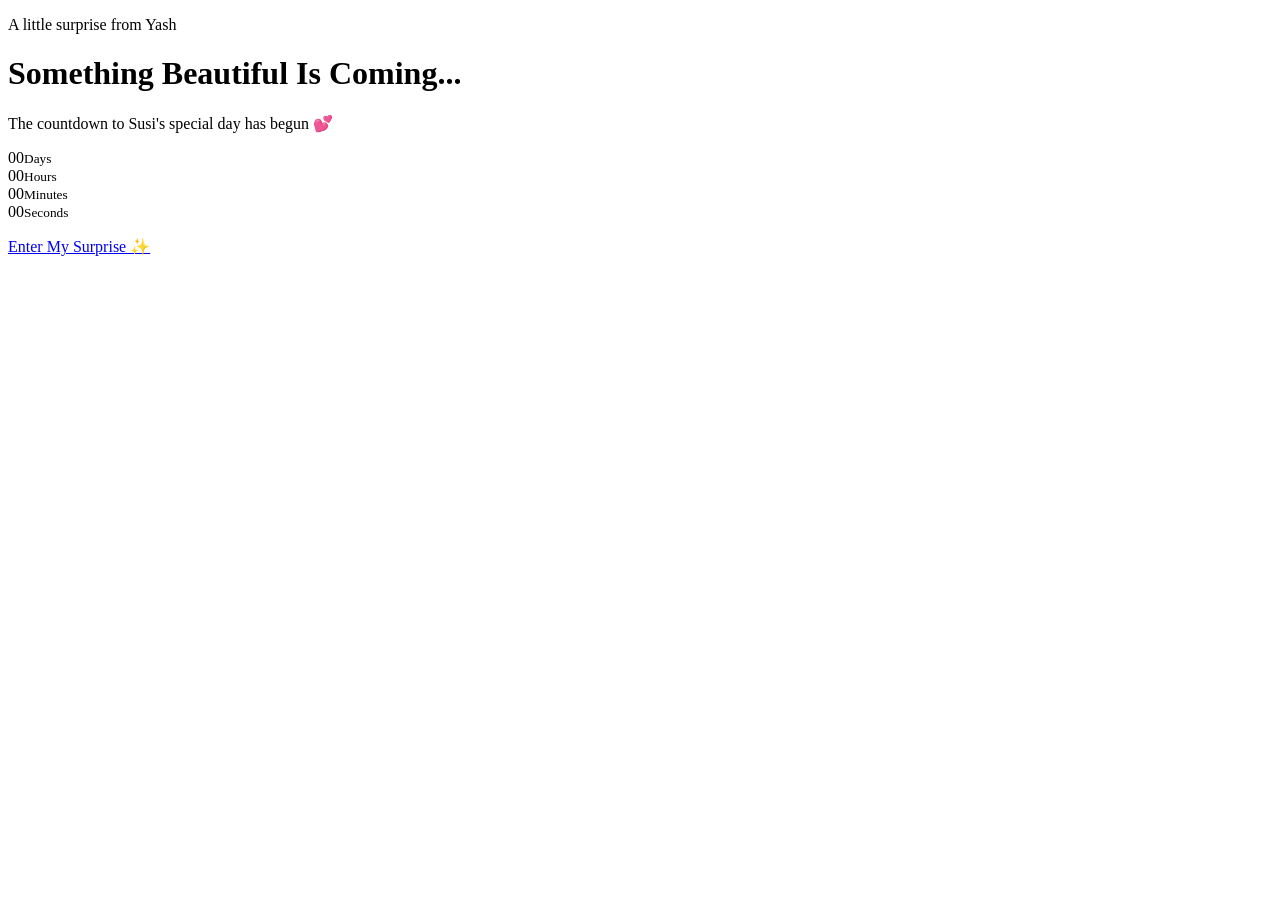
==== index.html @ 6a74083f "Add files via upload" ====
<!DOCTYPE html>
<html lang="en">
<head>
  <meta charset="UTF-8">
  <meta name="viewport" content="width=device-width, initial-scale=1.0">
  <title>For Susi ❤️ | Birthday Countdown</title>
  <link rel="stylesheet" href="css/style.css">
</head>
<body class="countdown-page">
  <div class="stars"></div>
  <main class="hero">
    <p class="eyebrow">A little surprise from Yash</p>
    <h1>Something Beautiful Is Coming...</h1>
    <p class="subtitle">The countdown to Susi's special day has begun 💕</p>
    <div id="countdown" class="countdown">
      <div><span id="days">00</span><small>Days</small></div>
      <div><span id="hours">00</span><small>Hours</small></div>
      <div><span id="minutes">00</span><small>Minutes</small></div>
      <div><span id="seconds">00</span><small>Seconds</small></div>
    </div>
    <p id="countdownMessage" class="countdown-message"></p>
    <a id="enterBtn" class="btn disabled" href="home.html">Enter My Surprise ✨</a>
  </main>
  <script src="js/script.js"></script>
</body>
</html>
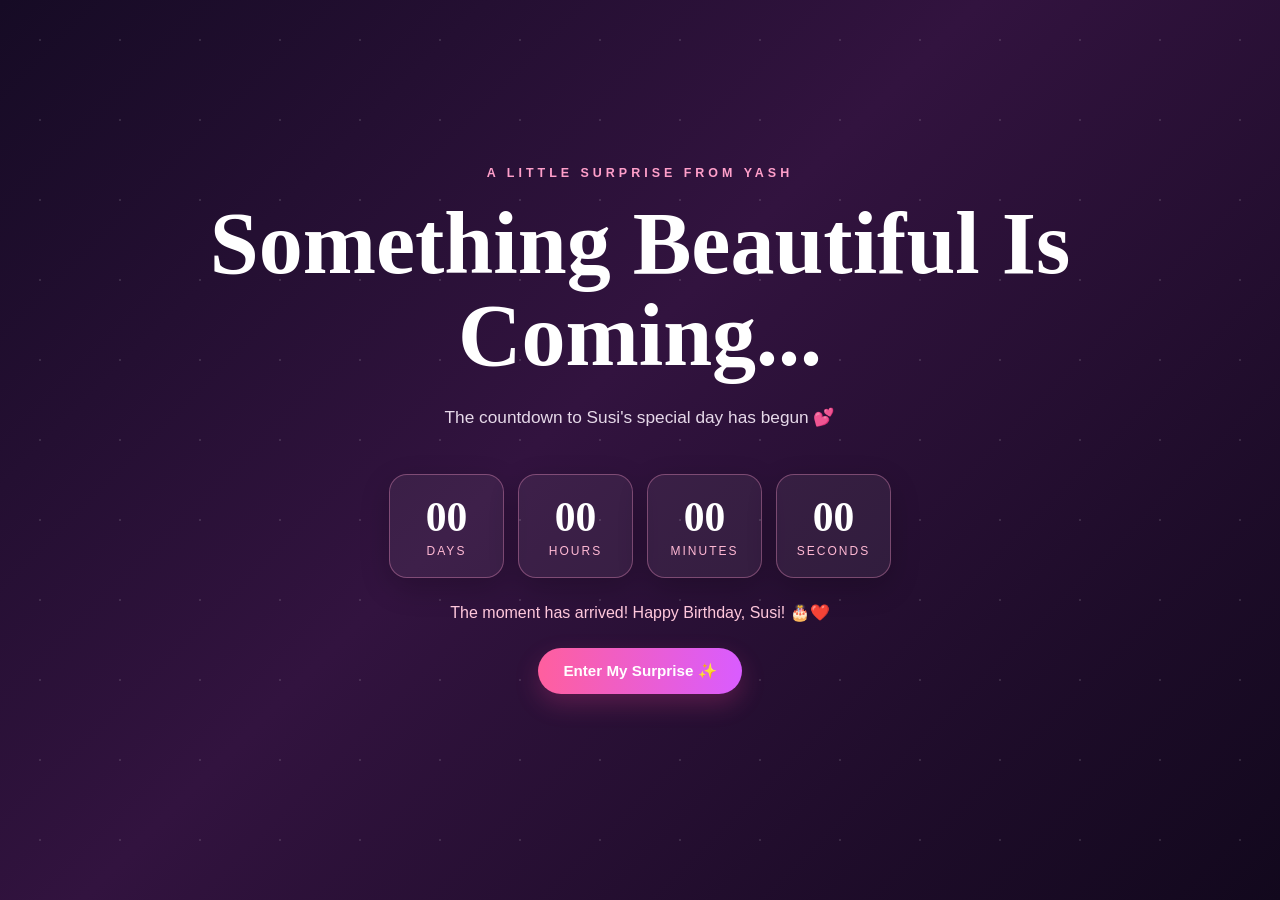
==== commit 84a12072: "Update index.html" ====
--- a/index.html
+++ b/index.html
@@ -4,7 +4,7 @@
   <meta charset="UTF-8">
   <meta name="viewport" content="width=device-width, initial-scale=1.0">
   <title>For Susi ❤️ | Birthday Countdown</title>
-  <link rel="stylesheet" href="css/style.css">
+  <link rel="stylesheet" href="style.css">
 </head>
 <body class="countdown-page">
   <div class="stars"></div>
@@ -21,6 +21,6 @@
     <p id="countdownMessage" class="countdown-message"></p>
     <a id="enterBtn" class="btn disabled" href="home.html">Enter My Surprise ✨</a>
   </main>
-  <script src="js/script.js"></script>
+  <script src="script.js"></script>
 </body>
 </html>
--- a/style.css
+++ b/style.css
@@ -0,0 +1 @@
+*{box-sizing:border-box;margin:0;padding:0}html{scroll-behavior:smooth}body{font-family:Georgia,'Times New Roman',serif;min-height:100vh;color:#fff;background:linear-gradient(135deg,#160b25,#32133f 45%,#12081d);overflow-x:hidden}.nav{height:72px;padding:0 7%;display:flex;align-items:center;justify-content:space-between;background:rgba(10,5,18,.55);backdrop-filter:blur(12px);position:relative;z-index:5}.nav>a{font-size:1.35rem;color:#fff;text-decoration:none;font-weight:bold}.nav nav{display:flex;gap:24px}.nav nav a{color:#e8dbea;text-decoration:none;font-family:Arial,sans-serif;font-size:.95rem}.nav nav a:hover,.nav nav .active{color:#ff9fca}.page{width:min(1100px,90%);margin:0 auto;padding:90px 0}.hero,.hero-page{min-height:calc(100vh - 40px);display:flex;flex-direction:column;justify-content:center;align-items:center;text-align:center;padding:40px 20px;position:relative;z-index:2}.eyebrow{text-transform:uppercase;letter-spacing:4px;color:#ff9fca;font:700 .78rem Arial,sans-serif;margin-bottom:18px}.hero h1,.page h1{font-size:clamp(2.5rem,7vw,5.5rem);line-height:1.05;margin-bottom:20px}.big-title{font-size:clamp(3.5rem,9vw,7rem)!important}.big-title span{color:#ff8fbd}.subtitle,.lead{max-width:700px;color:#e6d9e9;font:1.08rem/1.7 Arial,sans-serif}.countdown{display:flex;gap:14px;margin:42px 0 25px;flex-wrap:wrap;justify-content:center}.countdown div{width:115px;padding:18px 10px;border:1px solid rgba(255,159,202,.35);background:rgba(255,255,255,.06);border-radius:18px;box-shadow:0 10px 30px rgba(0,0,0,.2)}.countdown span{display:block;font-size:2.6rem;font-weight:bold;color:#fff}.countdown small{font:12px Arial,sans-serif;text-transform:uppercase;letter-spacing:2px;color:#ffb9d4}.countdown-message{min-height:25px;color:#ffc8dc;font-family:Arial,sans-serif}.btn{display:inline-block;margin-top:20px;padding:14px 25px;border-radius:999px;text-decoration:none;background:linear-gradient(90deg,#ff5f9e,#d95cff);color:#fff;font:bold .95rem Arial,sans-serif;border:0;cursor:pointer;box-shadow:0 10px 25px rgba(255,70,150,.22);transition:.25s}.btn:hover{transform:translateY(-3px);filter:brightness(1.08)}.btn.disabled{opacity:.35;pointer-events:none}.btn.ghost{background:transparent;border:1px solid rgba(255,255,255,.25);margin-left:10px}.button-row{margin-top:15px}.gallery{display:grid;grid-template-columns:repeat(2,1fr);gap:25px;margin:45px 0}.memory-card{background:rgba(255,255,255,.07);border:1px solid rgba(255,255,255,.12);border-radius:24px;padding:16px;box-shadow:0 15px 40px rgba(0,0,0,.18)}.photo-placeholder{height:260px;border-radius:18px;background:linear-gradient(135deg,#4b1d55,#a73b73);display:grid;place-items:center;font-size:4rem}.memory-card h3{font-size:1.5rem;margin:18px 5px 7px}.memory-card p{font:14px/1.6 Arial,sans-serif;color:#d9c9dc;margin:0 5px 10px}.center{text-align:center}.letter-page{max-width:850px}.letter{margin:45px auto;background:#fff9fc;color:#42223d;border-radius:8px;padding:50px;max-width:760px;box-shadow:0 20px 70px rgba(0,0,0,.3);font-size:1.08rem;line-height:1.9}.letter p{margin-bottom:20px}.signature{font-weight:bold;color:#9d3269;margin-top:30px}.surprise-content{text-align:center;min-height:calc(100vh - 120px)}.gift{background:none;border:0;font-size:9rem;cursor:pointer;filter:drop-shadow(0 15px 20px rgba(0,0,0,.3));transition:.3s;animation:bounce 1.8s infinite}.gift:hover{transform:scale(1.12)}.surprise-message{max-width:650px;margin:20px auto;padding:35px;border-radius:28px;background:rgba(255,255,255,.09);border:1px solid rgba(255,159,202,.3)}.surprise-message h2{font-size:2.5rem;color:#ff9fca;margin:15px}.surprise-message p{font:1rem/1.7 Arial,sans-serif;color:#eaddea}.hidden{display:none}.confetti{font-size:2rem;letter-spacing:10px}footer{text-align:center;padding:20px;color:#aa91ae;font:12px Arial,sans-serif}.stars,.stars:before,.stars:after{position:fixed;inset:0;content:'';pointer-events:none}.stars{background-image:radial-gradient(#fff 1px,transparent 1px);background-size:80px 80px;opacity:.12}.floating-hearts:before{content:'♥  ♥  ♥  ♥  ♥';position:fixed;top:20%;left:0;width:100%;font-size:4rem;letter-spacing:8vw;color:rgba(255,105,160,.08);pointer-events:none;animation:float 8s ease-in-out infinite}@keyframes bounce{0%,100%{transform:translateY(0)}50%{transform:translateY(-18px)}}@keyframes float{50%{transform:translateY(-30px)}}@media(max-width:700px){.nav{height:auto;padding:18px 5%;gap:15px;flex-direction:column}.nav nav{gap:13px;flex-wrap:wrap;justify-content:center}.countdown div{width:82px}.countdown span{font-size:1.9rem}.gallery{grid-template-columns:1fr}.photo-placeholder{height:220px}.letter{padding:28px 22px}.button-row{display:flex;flex-direction:column}.btn.ghost{margin-left:0}.hero h1,.page h1{font-size:2.8rem}.gift{font-size:7rem}}
